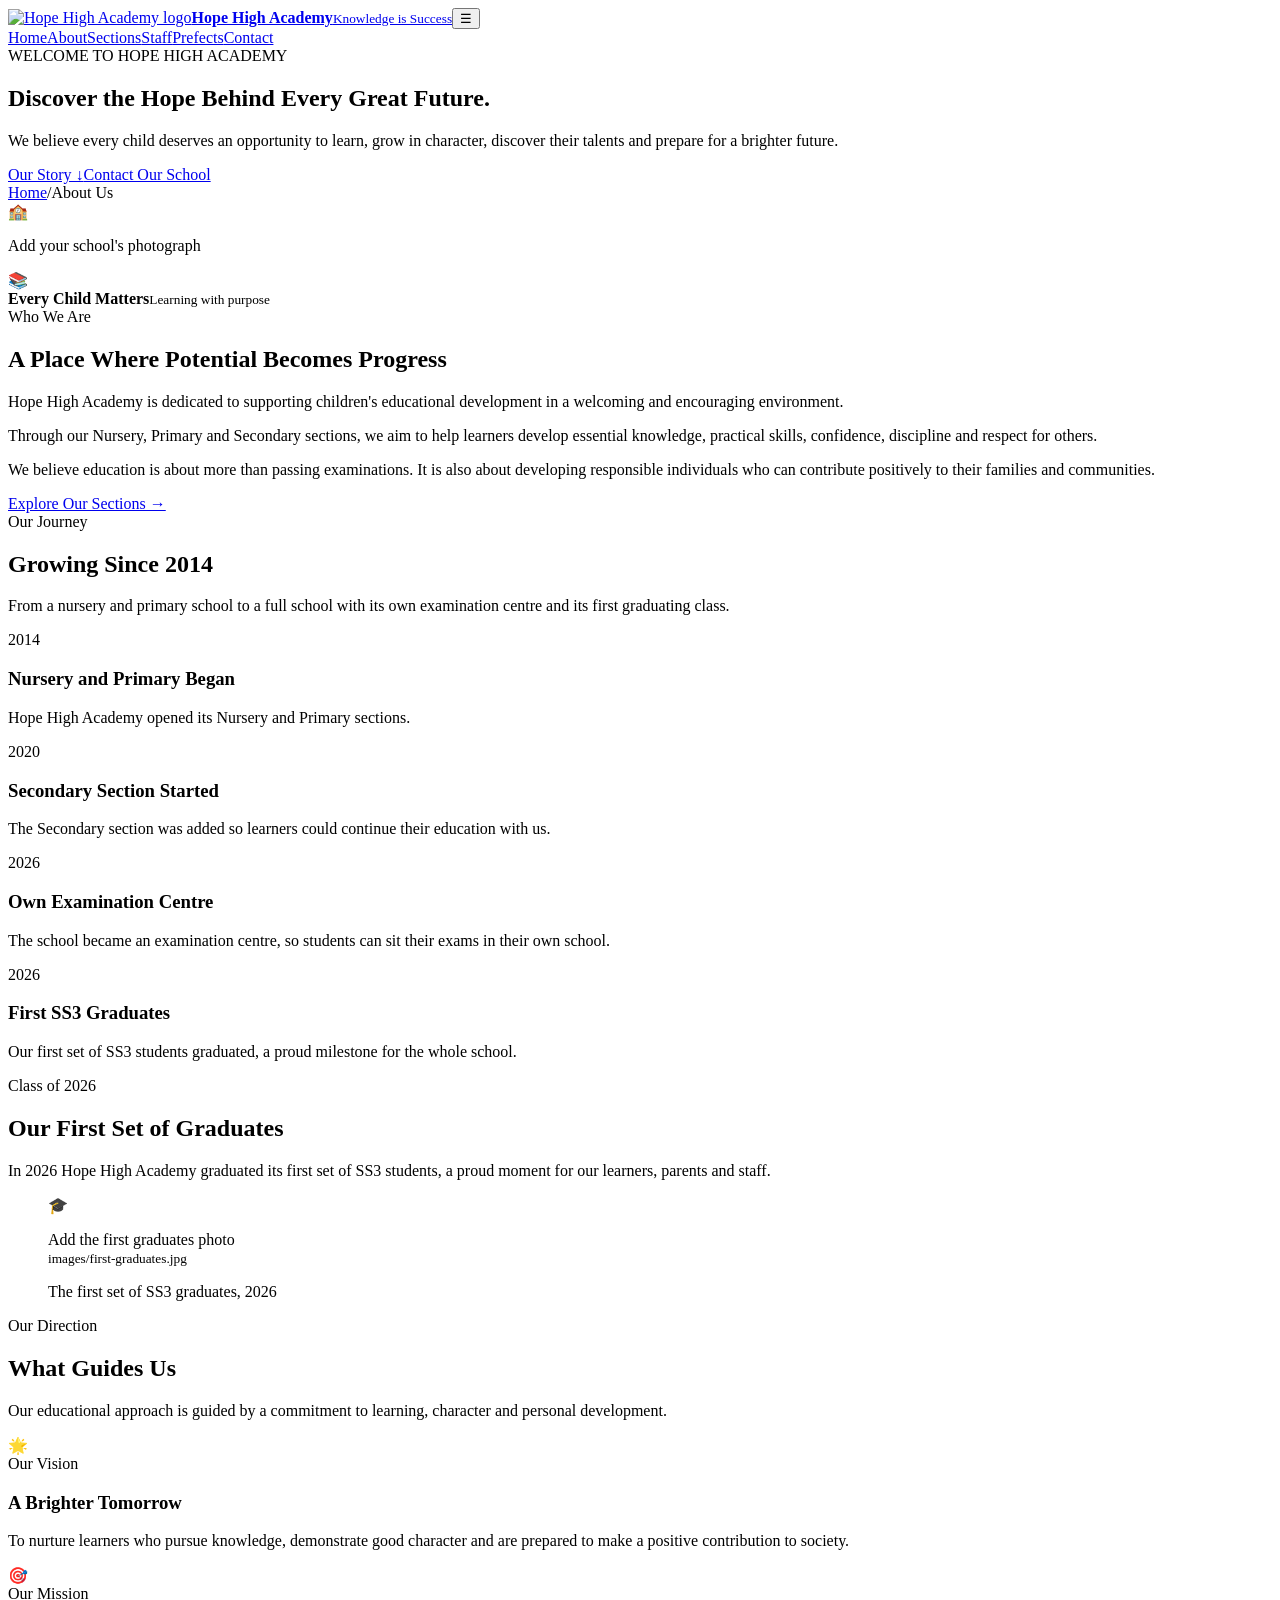
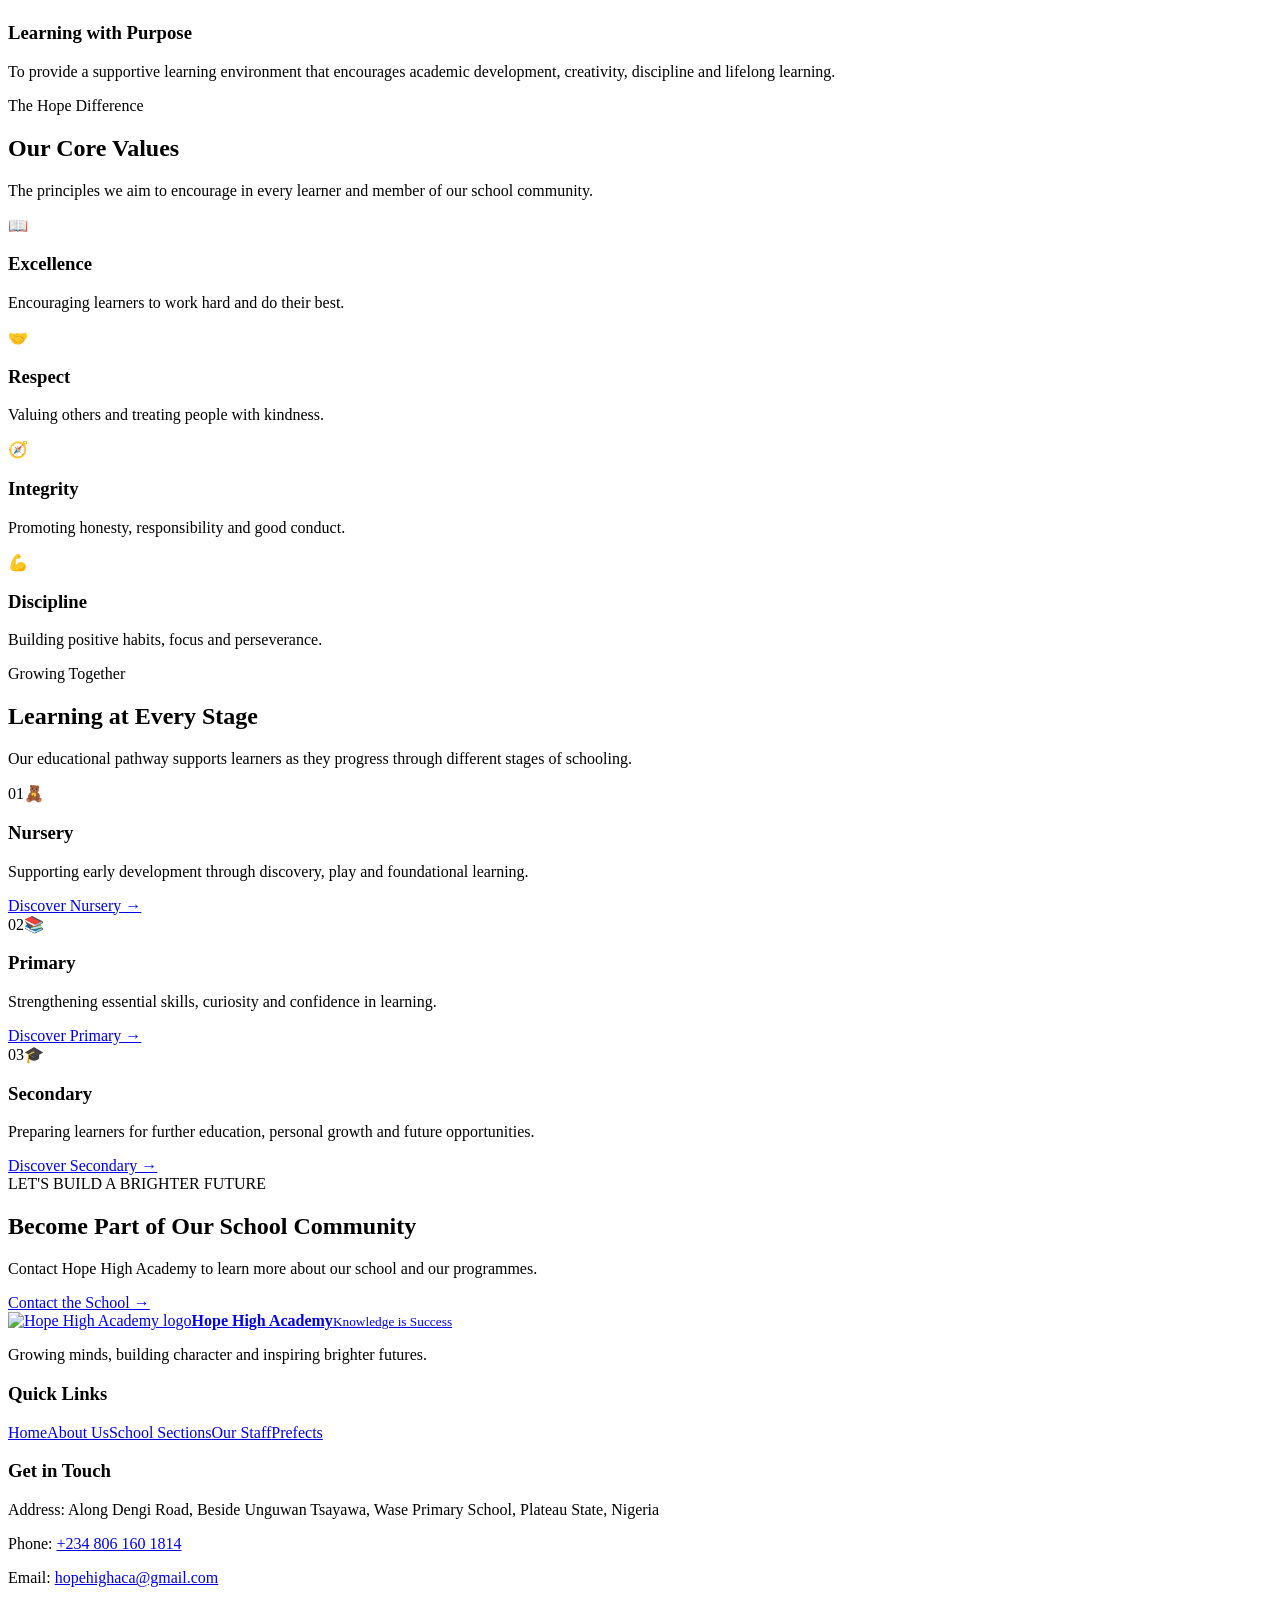
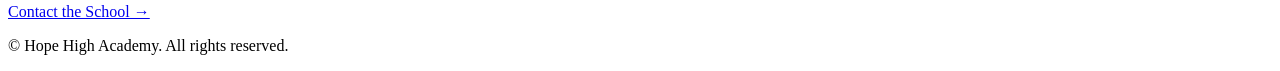
==== about.html @ 04675aae "Add files via upload" ====
<!DOCTYPE html>
<html lang="en">
<head>
<meta charset="UTF-8"><meta name="viewport" content="width=device-width, initial-scale=1.0">
<meta name="description" content="Discover Hope High Academy's story, mission, vision and values."><title>About Us | Hope High Academy</title>
<link rel="stylesheet" href="css/style.css"><link rel="stylesheet" href="css/about.css"><script src="js/script.js" defer></script>
</head>
<body>
<header class="header"><div class="container navbar"><a href="index.html" class="brand"><img class="brand-logo" src="images/logo.png" alt="Hope High Academy logo"><span><strong>Hope High Academy</strong><small>Knowledge is Success</small></span></a><button class="menu-toggle" id="menu-toggle" aria-label="Open navigation menu" aria-expanded="false" aria-controls="nav-menu">☰</button><nav class="nav-menu" id="nav-menu"><a href="index.html">Home</a><a class="active" aria-current="page" href="about.html">About</a><a href="sections.html">Sections</a><a href="staff.html">Staff</a><a href="prefects.html">Prefects</a><a href="contact.html">Contact</a></nav></div></header>
<main>
<section class="about-hero"><div class="container about-hero-content"><span class="about-pill">WELCOME TO HOPE HIGH ACADEMY</span><h1>Discover the Hope Behind <span>Every Great Future.</span></h1><p>We believe every child deserves an opportunity to learn, grow in character, discover their talents and prepare for a brighter future.</p><div class="about-hero-actions"><a href="#our-story" class="btn btn-primary">Our Story ↓</a><a href="contact.html#enquiry" class="btn btn-outline">Contact Our School</a></div></div></section>
<div class="container breadcrumb"><a href="index.html">Home</a><span>/</span><span aria-current="page">About Us</span></div>
<section class="about-story section" id="our-story"><div class="container story-grid">
<div class="story-image"><img src="images/school-building.jpg" alt="Hope High Academy school building" loading="lazy" onerror="this.style.display='none'; this.nextElementSibling.style.display='grid';"><div class="image-placeholder" style="display:none"><span>🏫</span><p>Add your school's photograph</p></div><div class="story-sticker"><span>📚</span><div><strong>Every Child Matters</strong><small>Learning with purpose</small></div></div></div>
<div class="story-content"><span class="section-label">Who We Are</span><h2>A Place Where Potential Becomes Progress</h2><p>Hope High Academy is dedicated to supporting children's educational development in a welcoming and encouraging environment.</p><p>Through our Nursery, Primary and Secondary sections, we aim to help learners develop essential knowledge, practical skills, confidence, discipline and respect for others.</p><p>We believe education is about more than passing examinations. It is also about developing responsible individuals who can contribute positively to their families and communities.</p><a href="sections.html" class="btn btn-blue">Explore Our Sections →</a></div>
</div></section>
<section class="section journey-section" id="our-journey"><div class="container"><div class="section-heading"><span class="section-label">Our Journey</span><h2>Growing Since 2014</h2><p>From a nursery and primary school to a full school with its own examination centre and its first graduating class.</p></div>
<!-- To change a year or sentence, edit the text inside the cards below. -->
<div class="journey-grid">
<article class="journey-card"><span class="journey-year">2014</span><h3>Nursery and Primary Began</h3><p>Hope High Academy opened its Nursery and Primary sections.</p></article>
<article class="journey-card"><span class="journey-year">2020</span><h3>Secondary Section Started</h3><p>The Secondary section was added so learners could continue their education with us.</p></article>
<article class="journey-card"><span class="journey-year">2026</span><h3>Own Examination Centre</h3><p>The school became an examination centre, so students can sit their exams in their own school.</p></article>
<article class="journey-card"><span class="journey-year">2026</span><h3>First SS3 Graduates</h3><p>Our first set of SS3 students graduated, a proud milestone for the whole school.</p></article>
</div></div></section>
<section class="section grad-section" id="first-graduates"><div class="container"><div class="section-heading"><span class="section-label">Class of 2026</span><h2>Our First Set of Graduates</h2><p>In 2026 Hope High Academy graduated its first set of SS3 students, a proud moment for our learners, parents and staff.</p></div>
<!-- PICTURE: replace the file images/first-graduates.jpg with the photo of the first graduating set (any wide or square photo works). -->
<figure class="grad-photo"><img src="images/first-graduates.jpg" alt="The first set of SS3 graduates of Hope High Academy, 2026" loading="lazy" onerror="this.style.display='none'; this.nextElementSibling.style.display='grid';"><div class="photo-fallback" style="display:none"><span>🎓</span><p>Add the first graduates photo<br><small>images/first-graduates.jpg</small></p></div><figcaption>The first set of SS3 graduates, 2026</figcaption></figure>
</div></section>
<section class="purpose-section"><div class="container"><div class="section-heading"><span class="section-label">Our Direction</span><h2>What Guides Us</h2><p>Our educational approach is guided by a commitment to learning, character and personal development.</p></div><div class="purpose-grid">
<article class="purpose-card vision-card"><div class="purpose-icon">🌟</div><span class="purpose-label">Our Vision</span><h3>A Brighter Tomorrow</h3><p>To nurture learners who pursue knowledge, demonstrate good character and are prepared to make a positive contribution to society.</p></article>
<article class="purpose-card mission-card"><div class="purpose-icon">🎯</div><span class="purpose-label">Our Mission</span><h3>Learning with Purpose</h3><p>To provide a supportive learning environment that encourages academic development, creativity, discipline and lifelong learning.</p></article>
</div></div></section>
<section class="section values-section"><div class="container"><div class="section-heading"><span class="section-label">The Hope Difference</span><h2>Our Core Values</h2><p>The principles we aim to encourage in every learner and member of our school community.</p></div><div class="core-values-grid">
<article class="core-value"><div class="core-value-icon value-green">📖</div><h3>Excellence</h3><p>Encouraging learners to work hard and do their best.</p></article><article class="core-value"><div class="core-value-icon value-blue">🤝</div><h3>Respect</h3><p>Valuing others and treating people with kindness.</p></article><article class="core-value"><div class="core-value-icon value-yellow">🧭</div><h3>Integrity</h3><p>Promoting honesty, responsibility and good conduct.</p></article><article class="core-value"><div class="core-value-icon value-coral">💪</div><h3>Discipline</h3><p>Building positive habits, focus and perseverance.</p></article>
</div></div></section>
<section class="sections-preview"><div class="container"><div class="section-heading"><span class="section-label">Growing Together</span><h2>Learning at Every Stage</h2><p>Our educational pathway supports learners as they progress through different stages of schooling.</p></div><div class="about-level-grid">
<article class="level-card level-nursery"><span class="level-number">01</span><span class="level-emoji">🧸</span><h3>Nursery</h3><p>Supporting early development through discovery, play and foundational learning.</p><a href="sections.html#nursery">Discover Nursery →</a></article>
<article class="level-card level-primary"><span class="level-number">02</span><span class="level-emoji">📚</span><h3>Primary</h3><p>Strengthening essential skills, curiosity and confidence in learning.</p><a href="sections.html#primary">Discover Primary →</a></article>
<article class="level-card level-secondary"><span class="level-number">03</span><span class="level-emoji">🎓</span><h3>Secondary</h3><p>Preparing learners for further education, personal growth and future opportunities.</p><a href="sections.html#secondary">Discover Secondary →</a></article>
</div></div></section>
<section class="about-cta"><div class="container about-cta-inner"><div><span>LET'S BUILD A BRIGHTER FUTURE</span><h2>Become Part of Our School Community</h2><p>Contact Hope High Academy to learn more about our school and our programmes.</p></div><a href="contact.html" class="btn btn-light">Contact the School →</a></div></section>
</main>
<footer class="footer"><div class="container footer-grid"><div class="footer-brand"><a href="index.html" class="brand footer-logo"><img class="brand-logo" src="images/logo.png" alt="Hope High Academy logo"><span><strong>Hope High Academy</strong><small>Knowledge is Success</small></span></a><p>Growing minds, building character and inspiring brighter futures.</p></div><div><h3>Quick Links</h3><a href="index.html">Home</a><a href="about.html">About Us</a><a href="sections.html">School Sections</a><a href="staff.html">Our Staff</a><a href="prefects.html">Prefects</a></div><div><h3>Get in Touch</h3><p>Address: Along Dengi Road, Beside Unguwan Tsayawa, Wase Primary School, Plateau State, Nigeria</p><p>Phone: <a href="tel:+2348061601814">+234 806 160 1814</a></p><p>Email: <a href="mailto:hopehighaca@gmail.com">hopehighaca@gmail.com</a></p><a href="contact.html">Contact the School →</a></div></div><div class="footer-bottom"><div class="container"><p>© <span id="current-year"></span> Hope High Academy. All rights reserved.</p></div></div></footer>
</body></html>
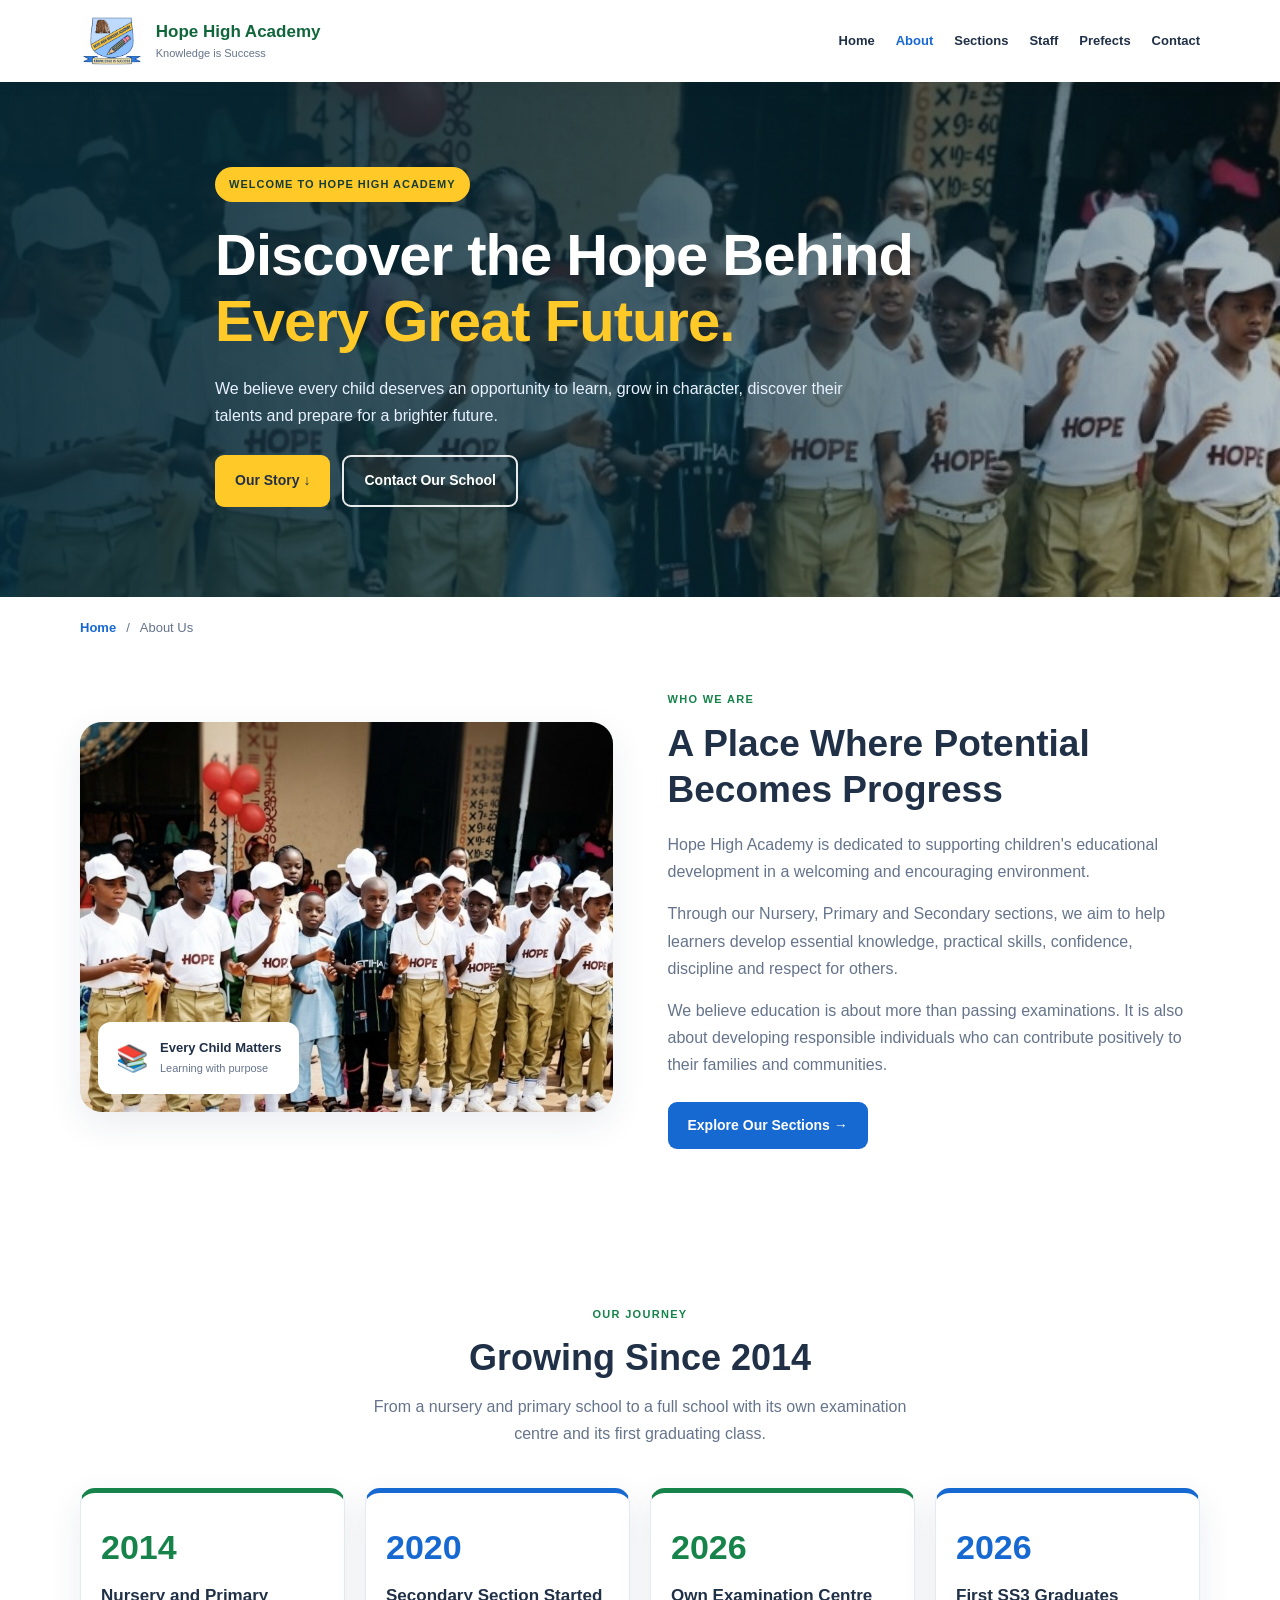
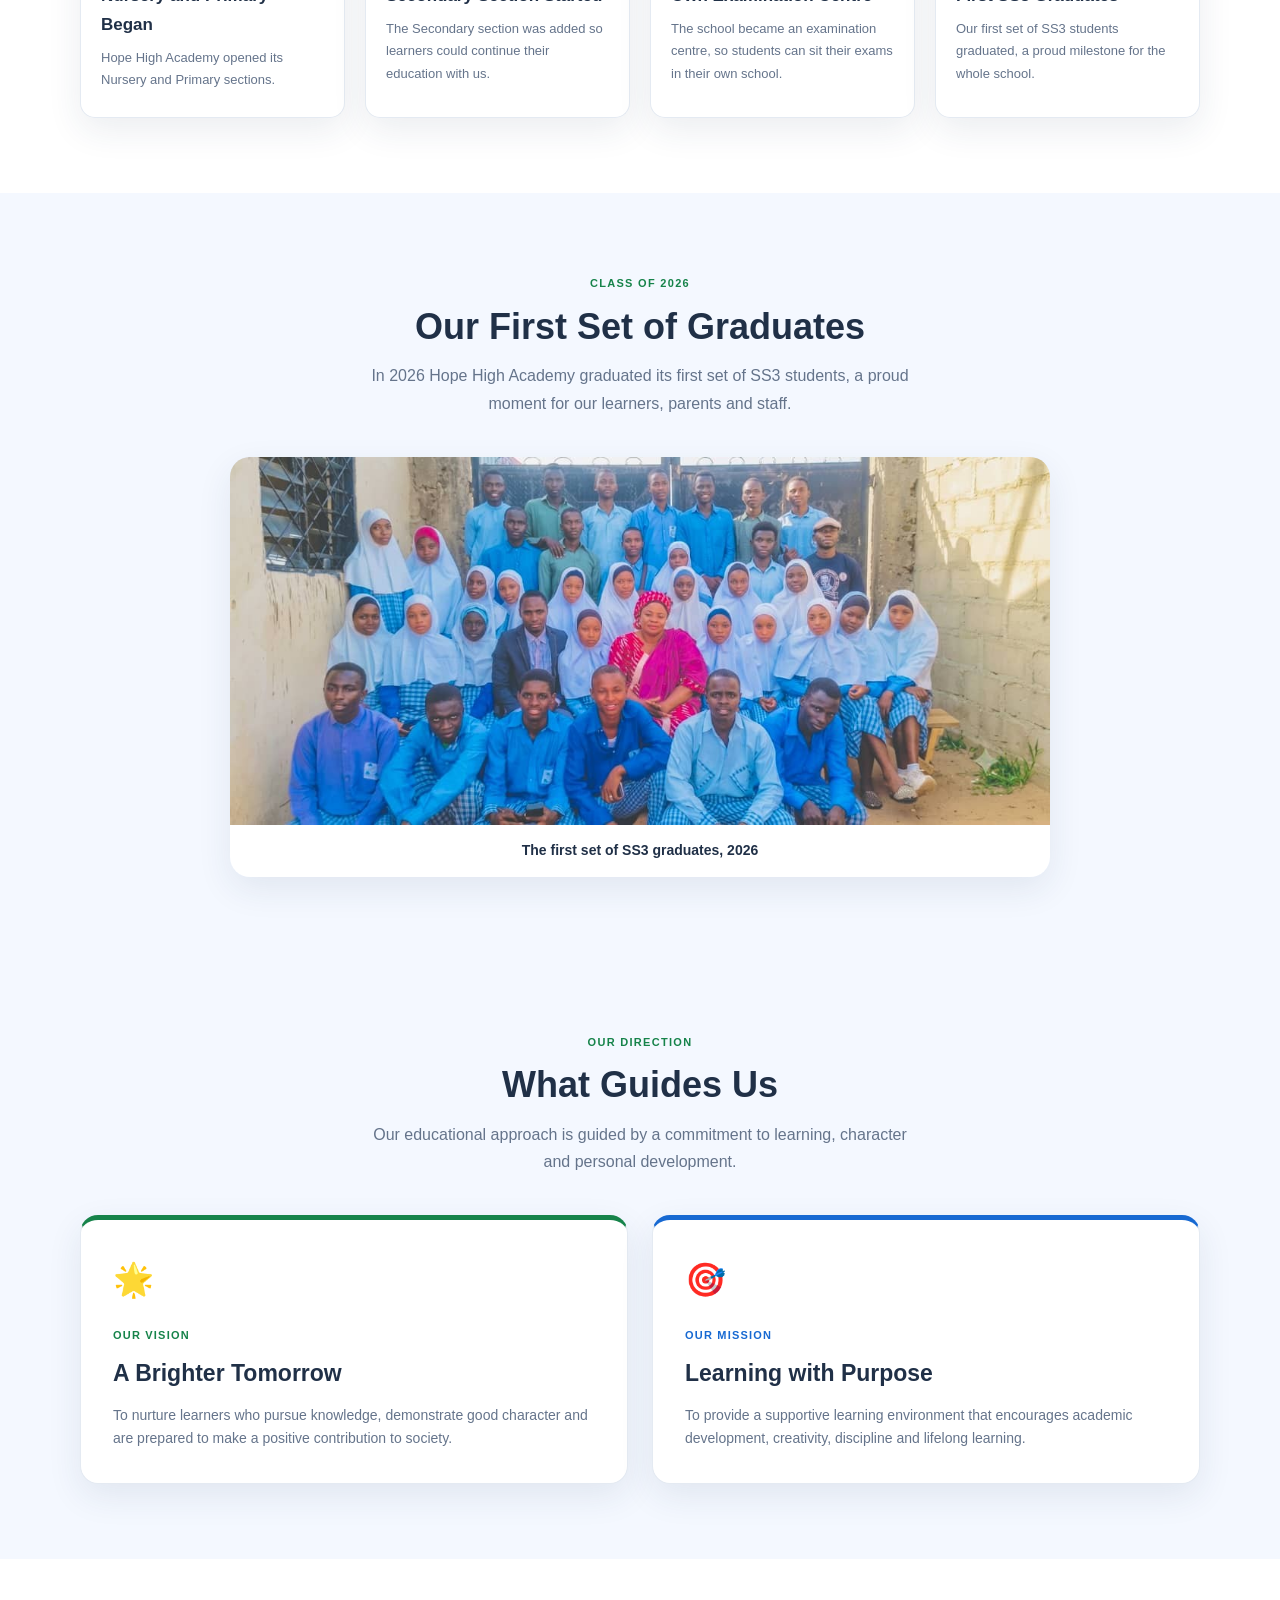
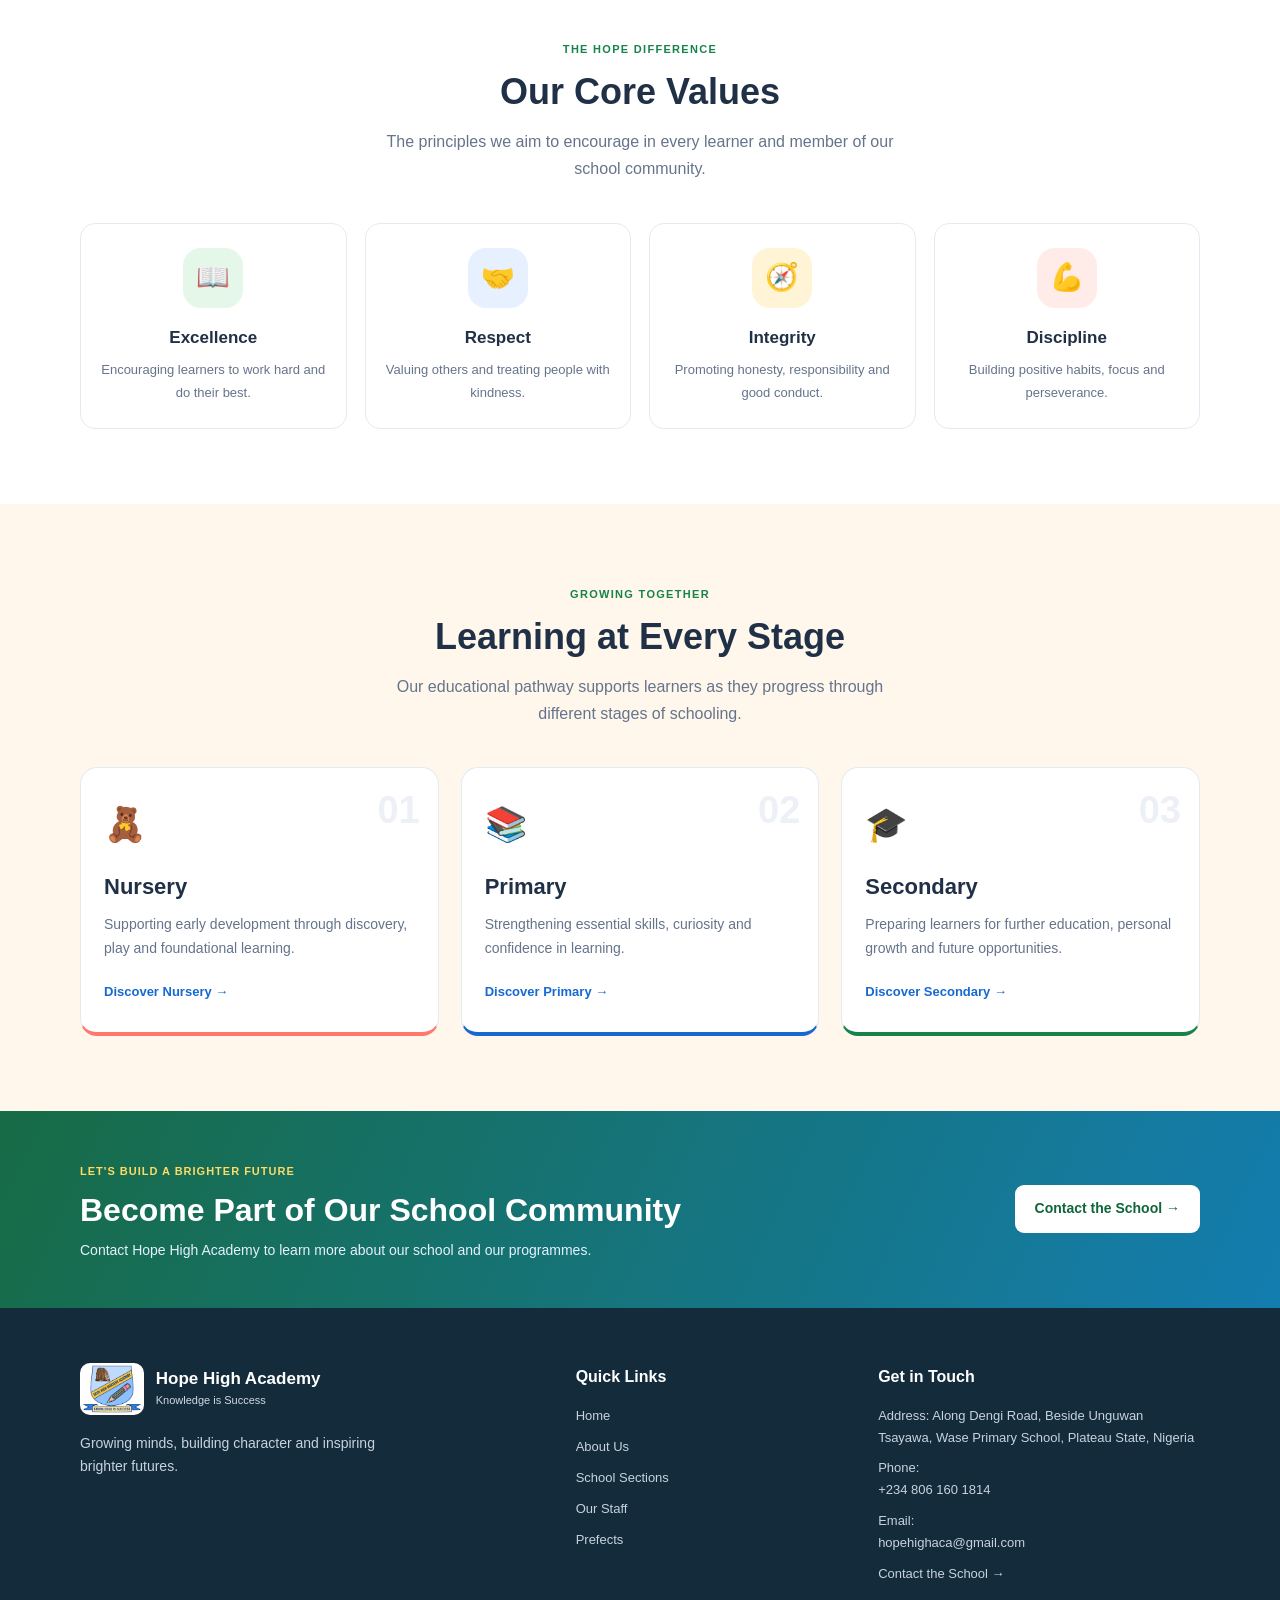
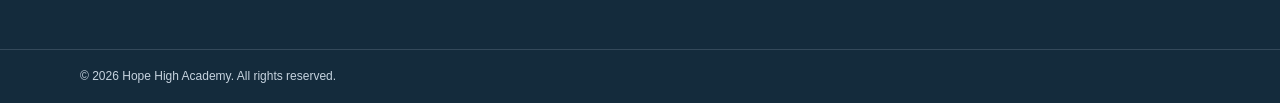
==== commit 19ceb3df: "Add files via upload" ====
--- a/about.html
+++ b/about.html
@@ -3,15 +3,15 @@
 <head>
 <meta charset="UTF-8"><meta name="viewport" content="width=device-width, initial-scale=1.0">
 <meta name="description" content="Discover Hope High Academy's story, mission, vision and values."><title>About Us | Hope High Academy</title>
-<link rel="stylesheet" href="css/style.css"><link rel="stylesheet" href="css/about.css"><script src="js/script.js" defer></script>
+<link rel="stylesheet" href="style.css"><link rel="stylesheet" href="about.css"><script src="script.js" defer></script>
 </head>
 <body>
-<header class="header"><div class="container navbar"><a href="index.html" class="brand"><img class="brand-logo" src="images/logo.png" alt="Hope High Academy logo"><span><strong>Hope High Academy</strong><small>Knowledge is Success</small></span></a><button class="menu-toggle" id="menu-toggle" aria-label="Open navigation menu" aria-expanded="false" aria-controls="nav-menu">☰</button><nav class="nav-menu" id="nav-menu"><a href="index.html">Home</a><a class="active" aria-current="page" href="about.html">About</a><a href="sections.html">Sections</a><a href="staff.html">Staff</a><a href="prefects.html">Prefects</a><a href="contact.html">Contact</a></nav></div></header>
+<header class="header"><div class="container navbar"><a href="index.html" class="brand"><img class="brand-logo" src="logo.png" alt="Hope High Academy logo"><span><strong>Hope High Academy</strong><small>Knowledge is Success</small></span></a><button class="menu-toggle" id="menu-toggle" aria-label="Open navigation menu" aria-expanded="false" aria-controls="nav-menu">☰</button><nav class="nav-menu" id="nav-menu"><a href="index.html">Home</a><a class="active" aria-current="page" href="about.html">About</a><a href="sections.html">Sections</a><a href="staff.html">Staff</a><a href="prefects.html">Prefects</a><a href="contact.html">Contact</a></nav></div></header>
 <main>
 <section class="about-hero"><div class="container about-hero-content"><span class="about-pill">WELCOME TO HOPE HIGH ACADEMY</span><h1>Discover the Hope Behind <span>Every Great Future.</span></h1><p>We believe every child deserves an opportunity to learn, grow in character, discover their talents and prepare for a brighter future.</p><div class="about-hero-actions"><a href="#our-story" class="btn btn-primary">Our Story ↓</a><a href="contact.html#enquiry" class="btn btn-outline">Contact Our School</a></div></div></section>
 <div class="container breadcrumb"><a href="index.html">Home</a><span>/</span><span aria-current="page">About Us</span></div>
 <section class="about-story section" id="our-story"><div class="container story-grid">
-<div class="story-image"><img src="images/school-building.jpg" alt="Hope High Academy school building" loading="lazy" onerror="this.style.display='none'; this.nextElementSibling.style.display='grid';"><div class="image-placeholder" style="display:none"><span>🏫</span><p>Add your school's photograph</p></div><div class="story-sticker"><span>📚</span><div><strong>Every Child Matters</strong><small>Learning with purpose</small></div></div></div>
+<div class="story-image"><img src="school-building.jpg" alt="Hope High Academy school building" loading="lazy" onerror="this.style.display='none'; this.nextElementSibling.style.display='grid';"><div class="image-placeholder" style="display:none"><span>🏫</span><p>Add your school's photograph</p></div><div class="story-sticker"><span>📚</span><div><strong>Every Child Matters</strong><small>Learning with purpose</small></div></div></div>
 <div class="story-content"><span class="section-label">Who We Are</span><h2>A Place Where Potential Becomes Progress</h2><p>Hope High Academy is dedicated to supporting children's educational development in a welcoming and encouraging environment.</p><p>Through our Nursery, Primary and Secondary sections, we aim to help learners develop essential knowledge, practical skills, confidence, discipline and respect for others.</p><p>We believe education is about more than passing examinations. It is also about developing responsible individuals who can contribute positively to their families and communities.</p><a href="sections.html" class="btn btn-blue">Explore Our Sections →</a></div>
 </div></section>
 <section class="section journey-section" id="our-journey"><div class="container"><div class="section-heading"><span class="section-label">Our Journey</span><h2>Growing Since 2014</h2><p>From a nursery and primary school to a full school with its own examination centre and its first graduating class.</p></div>
@@ -23,8 +23,8 @@
 <article class="journey-card"><span class="journey-year">2026</span><h3>First SS3 Graduates</h3><p>Our first set of SS3 students graduated, a proud milestone for the whole school.</p></article>
 </div></div></section>
 <section class="section grad-section" id="first-graduates"><div class="container"><div class="section-heading"><span class="section-label">Class of 2026</span><h2>Our First Set of Graduates</h2><p>In 2026 Hope High Academy graduated its first set of SS3 students, a proud moment for our learners, parents and staff.</p></div>
-<!-- PICTURE: replace the file images/first-graduates.jpg with the photo of the first graduating set (any wide or square photo works). -->
-<figure class="grad-photo"><img src="images/first-graduates.jpg" alt="The first set of SS3 graduates of Hope High Academy, 2026" loading="lazy" onerror="this.style.display='none'; this.nextElementSibling.style.display='grid';"><div class="photo-fallback" style="display:none"><span>🎓</span><p>Add the first graduates photo<br><small>images/first-graduates.jpg</small></p></div><figcaption>The first set of SS3 graduates, 2026</figcaption></figure>
+<!-- PICTURE: replace the file first-graduates.jpg with the photo of the first graduating set (any wide or square photo works). -->
+<figure class="grad-photo"><img src="first-graduates.jpg" alt="The first set of SS3 graduates of Hope High Academy, 2026" loading="lazy" onerror="this.style.display='none'; this.nextElementSibling.style.display='grid';"><div class="photo-fallback" style="display:none"><span>🎓</span><p>Add the first graduates photo<br><small>first-graduates.jpg</small></p></div><figcaption>The first set of SS3 graduates, 2026</figcaption></figure>
 </div></section>
 <section class="purpose-section"><div class="container"><div class="section-heading"><span class="section-label">Our Direction</span><h2>What Guides Us</h2><p>Our educational approach is guided by a commitment to learning, character and personal development.</p></div><div class="purpose-grid">
 <article class="purpose-card vision-card"><div class="purpose-icon">🌟</div><span class="purpose-label">Our Vision</span><h3>A Brighter Tomorrow</h3><p>To nurture learners who pursue knowledge, demonstrate good character and are prepared to make a positive contribution to society.</p></article>
@@ -40,5 +40,5 @@
 </div></div></section>
 <section class="about-cta"><div class="container about-cta-inner"><div><span>LET'S BUILD A BRIGHTER FUTURE</span><h2>Become Part of Our School Community</h2><p>Contact Hope High Academy to learn more about our school and our programmes.</p></div><a href="contact.html" class="btn btn-light">Contact the School →</a></div></section>
 </main>
-<footer class="footer"><div class="container footer-grid"><div class="footer-brand"><a href="index.html" class="brand footer-logo"><img class="brand-logo" src="images/logo.png" alt="Hope High Academy logo"><span><strong>Hope High Academy</strong><small>Knowledge is Success</small></span></a><p>Growing minds, building character and inspiring brighter futures.</p></div><div><h3>Quick Links</h3><a href="index.html">Home</a><a href="about.html">About Us</a><a href="sections.html">School Sections</a><a href="staff.html">Our Staff</a><a href="prefects.html">Prefects</a></div><div><h3>Get in Touch</h3><p>Address: Along Dengi Road, Beside Unguwan Tsayawa, Wase Primary School, Plateau State, Nigeria</p><p>Phone: <a href="tel:+2348061601814">+234 806 160 1814</a></p><p>Email: <a href="mailto:hopehighaca@gmail.com">hopehighaca@gmail.com</a></p><a href="contact.html">Contact the School →</a></div></div><div class="footer-bottom"><div class="container"><p>© <span id="current-year"></span> Hope High Academy. All rights reserved.</p></div></div></footer>
+<footer class="footer"><div class="container footer-grid"><div class="footer-brand"><a href="index.html" class="brand footer-logo"><img class="brand-logo" src="logo.png" alt="Hope High Academy logo"><span><strong>Hope High Academy</strong><small>Knowledge is Success</small></span></a><p>Growing minds, building character and inspiring brighter futures.</p></div><div><h3>Quick Links</h3><a href="index.html">Home</a><a href="about.html">About Us</a><a href="sections.html">School Sections</a><a href="staff.html">Our Staff</a><a href="prefects.html">Prefects</a></div><div><h3>Get in Touch</h3><p>Address: Along Dengi Road, Beside Unguwan Tsayawa, Wase Primary School, Plateau State, Nigeria</p><p>Phone: <a href="tel:+2348061601814">+234 806 160 1814</a></p><p>Email: <a href="mailto:hopehighaca@gmail.com">hopehighaca@gmail.com</a></p><a href="contact.html">Contact the School →</a></div></div><div class="footer-bottom"><div class="container"><p>© <span id="current-year"></span> Hope High Academy. All rights reserved.</p></div></div></footer>
 </body></html>
--- a/style.css
+++ b/style.css
@@ -0,0 +1,32 @@
+/* Shared styles: Hope High Academy */
+:root{--green:#16834a;--green-dark:#10663a;--blue:#1769d2;--yellow:#ffc928;--coral:#ff786e;--purple:#8056d9;--text:#203047;--muted:#65748b;--light:#f5f9ff;--white:#fff;--border:#e4eaf2;--shadow:0 12px 35px rgba(31,55,90,.09)}
+*{box-sizing:border-box;margin:0;padding:0}html{scroll-behavior:smooth;scroll-padding-top:100px}body{font-family:Arial,Helvetica,sans-serif;color:var(--text);line-height:1.7;background:#fff}a{color:inherit;text-decoration:none}p{color:var(--muted)}img{max-width:100%}.container{width:min(1120px,92%);margin-inline:auto}
+.header{background:#fff;position:sticky;top:0;z-index:100;box-shadow:0 3px 15px rgba(0,0,0,.05)}.navbar{min-height:82px;display:flex;align-items:center;justify-content:space-between;gap:25px}.brand{display:flex;align-items:center;gap:12px;min-width:0}.brand-icon{width:48px;height:48px;display:grid;place-items:center;border-radius:15px;background:var(--green);color:#fff;font-size:25px;font-weight:800;border:3px solid var(--yellow);flex-shrink:0}.brand strong{display:block;color:var(--green-dark);font-size:17px;line-height:1.4}.brand small{display:block;font-size:11px;color:var(--muted)}.nav-menu{display:flex;align-items:center;gap:21px}.nav-menu a{font-size:13px;font-weight:700;transition:color .2s}.nav-menu a:hover,.nav-menu a.active{color:var(--blue)}.nav-menu .nav-cta{background:var(--green);color:#fff;padding:10px 17px;border-radius:25px}.nav-menu .nav-cta:hover{background:var(--green-dark);color:#fff}.menu-toggle{display:none;border:0;background:var(--light);color:var(--green-dark);padding:8px 12px;border-radius:8px;font-size:24px;cursor:pointer}
+.btn{display:inline-flex;align-items:center;justify-content:center;padding:12px 20px;border:0;border-radius:9px;font-size:14px;font-weight:700;cursor:pointer;transition:transform .2s,background .2s}.btn:hover{transform:translateY(-2px)}.btn-primary{background:var(--yellow);color:#243047}.btn-primary:hover{background:#ffb900}.btn-outline{color:#fff;border:2px solid rgba(255,255,255,.9)}.btn-blue{background:var(--blue);color:#fff}.btn-light{background:#fff;color:var(--green-dark)}
+.hero{min-height:510px;display:flex;align-items:center;overflow:hidden;background:linear-gradient(90deg,rgba(7,42,55,.92),rgba(7,42,55,.76) 48%,rgba(7,42,55,.16)),url("hero.jpg") center 50%/cover no-repeat;background-color:#0b3a4a}.hero-content{padding-block:70px}.hero-text{max-width:620px}.eyebrow{display:inline-block;background:var(--yellow);color:#243047;padding:5px 14px;border-radius:20px;font-size:12px;font-weight:800;margin-bottom:18px}.hero h1{color:#fff;font-size:clamp(36px,5vw,60px);line-height:1.12;margin-bottom:20px;letter-spacing:-1.5px}.hero h1 span{display:block;color:var(--yellow)}.hero-text>p{color:#edf4fb;max-width:510px;font-size:16px;margin-bottom:27px}.hero-buttons{display:flex;flex-wrap:wrap;gap:12px}.hero-note{color:#fff;display:flex;flex-wrap:wrap;gap:18px;margin-top:28px;font-size:13px;font-weight:700}.hero-note span{color:var(--yellow)}
+.welcome-strip{background:#eff8f2;border-bottom:1px solid #dcefe2}.welcome-inner{display:flex;justify-content:space-between;align-items:center;gap:30px;padding-block:28px}.welcome-inner h2{font-size:23px;line-height:1.4}.welcome-inner p{max-width:430px}.section{padding-block:75px}.section-heading{text-align:center;max-width:650px;margin:0 auto 40px}.section-label{color:var(--green);text-transform:uppercase;letter-spacing:1.3px;font-size:11px;font-weight:800}.section-heading h2,.about-text h2{font-size:clamp(27px,4vw,36px);line-height:1.3;margin-block:8px 12px}.section-heading p{max-width:540px;margin-inline:auto}
+.programme-grid{display:grid;grid-template-columns:repeat(3,minmax(0,1fr));gap:23px}.programme-card{padding:28px 24px;border:1px solid var(--border);border-radius:17px;box-shadow:var(--shadow);background:#fff;transition:transform .25s,box-shadow .25s}.programme-card:hover{transform:translateY(-6px);box-shadow:0 18px 38px rgba(31,55,90,.13)}.programme-icon{width:62px;height:62px;display:grid;place-items:center;border-radius:18px;font-size:30px;margin-bottom:19px}.nursery .programme-icon{background:#fff0ed}.primary .programme-icon{background:#e9f2ff}.secondary .programme-icon{background:#fff5d9}.programme-card h3{font-size:21px;margin-bottom:10px}.programme-card p{font-size:14px;margin-bottom:18px}.programme-card a{font-size:13px;color:var(--blue);font-weight:800}
+.about-preview{padding-block:75px;background:#f1f6ff}.about-grid{display:grid;grid-template-columns:1fr 1fr;align-items:center;gap:60px}.about-text>p{margin-bottom:16px}.about-text .btn{margin-top:10px}.values-panel{display:grid;gap:20px}.value-item{display:flex;align-items:flex-start;gap:16px;background:#fff;padding:20px;border-radius:13px;box-shadow:0 6px 20px rgba(31,55,90,.05)}.value-icon{min-width:47px;height:47px;display:grid;place-items:center;border-radius:13px;font-size:22px}.value-icon.green{background:#e5f7e9}.value-icon.orange{background:#fff0dc}.value-icon.purple{background:#f0eaff}.value-item h3{font-size:17px;margin-bottom:4px}.value-item p{font-size:13px}
+.contact-banner{background:var(--green);padding-block:42px}.contact-inner{display:flex;align-items:center;justify-content:space-between;gap:25px}.contact-banner .section-label{color:#d6f5df}.contact-banner h2{color:#fff;font-size:clamp(24px,4vw,32px);margin-block:6px}.contact-banner p{color:#e3f7e9}
+.footer{background:#142b3c;color:#fff}.footer-grid{padding-block:55px;display:grid;grid-template-columns:1.4fr .8fr 1fr;gap:45px}.footer-logo strong{color:#fff}.footer-logo small{color:#cfdae4}.footer-brand>p{color:#c6d3df;font-size:14px;margin-top:17px;max-width:300px}.footer h3{font-size:16px;margin-bottom:15px}.footer-grid>div:not(:first-child) a{display:block;color:#c6d3df;font-size:13px;margin-bottom:9px}.footer-grid>div:not(:first-child) a:hover{color:var(--yellow)}.footer-grid>div:not(:first-child) p{color:#c6d3df;font-size:13px;margin-bottom:8px;overflow-wrap:anywhere}.footer-bottom{border-top:1px solid #34495a;padding-block:16px}.footer-bottom p{color:#c6d3df;font-size:12px}
+@media(max-width:900px){.menu-toggle{display:block}.navbar{flex-wrap:wrap;padding-block:14px}.nav-menu{display:none;width:100%;flex-direction:column;align-items:stretch;gap:0;padding-bottom:10px}.nav-menu.open{display:flex}.nav-menu a{padding:11px 8px}.nav-menu .nav-cta{text-align:center;margin-top:6px}.programme-grid{grid-template-columns:repeat(2,minmax(0,1fr))}.about-grid{grid-template-columns:1fr;gap:35px}.footer-grid{grid-template-columns:repeat(2,minmax(0,1fr))}}
+@media(max-width:560px){.brand strong{font-size:14px}.brand small{font-size:10px}.brand-icon{width:42px;height:42px}.hero{min-height:470px;background-image:linear-gradient(rgba(7,42,55,.86),rgba(7,42,55,.72)),url("hero.jpg");background-position:58% center}.hero-content{padding-block:55px}.hero h1{letter-spacing:-.8px}.hero-text>p{font-size:14px}.hero-buttons{align-items:stretch;flex-direction:column}.hero-buttons .btn{width:100%}.hero-note{gap:9px;font-size:11px}.welcome-inner{align-items:flex-start;flex-direction:column;gap:8px}.section,.about-preview{padding-block:50px}.programme-grid{grid-template-columns:1fr}.contact-inner{align-items:flex-start;flex-direction:column}.footer-grid{grid-template-columns:1fr;gap:28px;padding-block:40px}}
+
+/* School logo in the menu bar and footer */
+.brand-logo{height:52px;width:auto;background:#fff;border-radius:10px;padding:2px;flex-shrink:0;display:block}
+@media(max-width:560px){.brand-logo{height:44px}}
+
+/* Photo on top of each section card on the home page */
+.programme-photo{position:relative;aspect-ratio:2/1;margin:-28px -24px 20px;border-radius:17px 17px 0 0;overflow:hidden;background:#eef3fb}
+.programme-photo>img{display:block;width:100%;height:100%;object-fit:cover}
+.programme-photo .photo-fallback{position:absolute;inset:0;place-items:center;align-content:center;text-align:center;gap:6px;color:var(--text)}
+.programme-photo .photo-fallback span{font-size:48px;display:block}.programme-photo .photo-fallback p{font-size:13px;font-weight:700;line-height:1.4}.programme-photo .photo-fallback small{font-weight:400;color:var(--muted)}
+.photo-fallback.nursery-bg{background:#fff0ed}.photo-fallback.primary-bg{background:#e9f2ff}.photo-fallback.secondary-bg{background:#fff5d9}
+.programme-photo .photo-tag{position:absolute;left:14px;bottom:12px;background:#fff;color:var(--green-dark);font-size:12px;font-weight:800;padding:5px 12px;border-radius:20px;box-shadow:0 4px 12px rgba(0,0,0,.15)}
+
+/* Home hero: second background photo (the pupil) on the right side, desktop and tablet only.
+   To change it, replace hero-portrait.jpg */
+.hero{position:relative}
+.hero-content{position:relative;z-index:1}
+.hero::after{content:"";position:absolute;top:0;right:0;bottom:0;width:34%;background:url("hero-portrait.jpg") center 22%/cover no-repeat;-webkit-mask-image:linear-gradient(90deg,transparent,#000 38%);mask-image:linear-gradient(90deg,transparent,#000 38%);opacity:.95;pointer-events:none}
+@media(max-width:860px){.hero::after{display:none}}
--- a/about.css
+++ b/about.css
@@ -0,0 +1,26 @@
+/* About page styles */
+.about-hero{background:radial-gradient(circle at 85% 15%,rgba(255,201,40,.28),transparent 28%),linear-gradient(125deg,#104d36,#1769a8);color:#fff;padding:85px 0 90px;overflow:hidden}.about-hero-content{max-width:850px}.about-pill{display:inline-block;background:#ffc928;color:#173d32;font-size:11px;font-weight:800;letter-spacing:1px;padding:8px 14px;border-radius:30px;margin-bottom:20px}.about-hero h1{font-size:clamp(36px,6vw,58px);line-height:1.15;letter-spacing:-1px;margin-bottom:20px}.about-hero h1 span{display:block;color:#ffc928}.about-hero-content>p{color:#e8f2ff;font-size:16px;max-width:650px;margin-bottom:26px}.about-hero-actions{display:flex;flex-wrap:wrap;gap:12px}.breadcrumb{display:flex;gap:10px;align-items:center;padding-top:20px;font-size:13px;color:var(--muted)}.breadcrumb a{color:var(--blue);font-weight:700}.about-story{padding-top:45px}.story-grid{display:grid;grid-template-columns:1fr 1fr;align-items:center;gap:55px}.story-image{position:relative;min-height:350px;border-radius:22px;background:linear-gradient(135deg,#d9f2e2,#dceaff);overflow:hidden;box-shadow:var(--shadow)}.story-image>img{display:block;width:100%;height:390px;object-fit:cover}.image-placeholder{min-height:350px;place-items:center;align-content:center;text-align:center;gap:8px;color:var(--green-dark)}.image-placeholder span{font-size:65px}.image-placeholder p{font-weight:700}.story-sticker{position:absolute;left:18px;bottom:18px;display:flex;align-items:center;gap:12px;padding:14px 18px;border-radius:13px;background:#fff;box-shadow:var(--shadow)}.story-sticker>span{font-size:26px}.story-sticker strong,.story-sticker small{display:block}.story-sticker strong{font-size:13px}.story-sticker small{color:var(--muted);font-size:11px}.story-content h2{font-size:clamp(28px,4vw,37px);line-height:1.25;margin:9px 0 18px}.story-content>p{margin-bottom:15px}.story-content .btn{margin-top:8px}.purpose-section{padding:75px 0;background:#f4f8ff}.purpose-grid{display:grid;grid-template-columns:repeat(2,minmax(0,1fr));gap:24px}.purpose-card{padding:32px;border-radius:18px;background:#fff;border:1px solid var(--border);box-shadow:var(--shadow)}.vision-card{border-top:5px solid var(--green)}.mission-card{border-top:5px solid var(--blue)}.purpose-icon{font-size:33px;margin-bottom:12px}.purpose-label{font-size:11px;font-weight:800;color:var(--green);text-transform:uppercase;letter-spacing:1.2px}.mission-card .purpose-label{color:var(--blue)}.purpose-card h3{font-size:23px;margin:7px 0 10px}.purpose-card p{font-size:14px}.core-values-grid{display:grid;grid-template-columns:repeat(4,minmax(0,1fr));gap:18px}.core-value{padding:24px 17px;text-align:center;border:1px solid var(--border);border-radius:15px;transition:transform .2s,box-shadow .2s}.core-value:hover{transform:translateY(-5px);box-shadow:var(--shadow)}.core-value-icon{width:60px;height:60px;display:grid;place-items:center;border-radius:18px;font-size:27px;margin:0 auto 16px}.value-green{background:#e5f7e9}.value-blue{background:#e7f0ff}.value-yellow{background:#fff4d5}.value-coral{background:#ffebe8}.core-value h3{font-size:17px;margin-bottom:7px}.core-value p{font-size:13px}.sections-preview{background:#fff7eb;padding:75px 0}.about-level-grid{display:grid;grid-template-columns:repeat(3,minmax(0,1fr));gap:22px}.level-card{position:relative;overflow:hidden;padding:28px 23px;border-radius:17px;background:#fff;border:1px solid var(--border)}.level-number{position:absolute;right:18px;top:10px;font-size:38px;font-weight:800;color:#edf0f6}.level-emoji{display:block;font-size:34px;margin-bottom:14px}.level-card h3{font-size:22px;margin-bottom:8px}.level-card p{font-size:14px;margin-bottom:16px}.level-card a{color:var(--blue);font-size:13px;font-weight:800}.level-nursery{border-bottom:4px solid var(--coral)}.level-primary{border-bottom:4px solid var(--blue)}.level-secondary{border-bottom:4px solid var(--green)}.about-cta{padding:45px 0;background:linear-gradient(115deg,#176b45,#147db0)}.about-cta-inner{display:flex;align-items:center;justify-content:space-between;gap:25px}.about-cta-inner>div>span{color:#ffda64;font-size:11px;font-weight:800;letter-spacing:1px}.about-cta h2{color:#fff;font-size:clamp(23px,4vw,32px);line-height:1.3;margin:7px 0}.about-cta p{color:#e5f1ff;font-size:14px}
+@media(max-width:850px){.story-grid{grid-template-columns:1fr;gap:35px}.story-image{max-width:600px}.core-values-grid{grid-template-columns:repeat(2,minmax(0,1fr))}.about-level-grid{grid-template-columns:1fr}}
+@media(max-width:600px){.about-hero{padding:60px 0}.about-hero h1{font-size:36px}.about-hero-content>p{font-size:14px}.about-hero-actions{flex-direction:column}.about-hero-actions .btn{width:100%}.story-image>img{height:280px}.story-image{min-height:280px}.purpose-grid{grid-template-columns:1fr}.purpose-card{padding:25px}.core-values-grid{gap:12px}.core-value{padding:20px 12px}.about-cta-inner{align-items:flex-start;flex-direction:column}}
+
+/* About page hero uses the same photo as the home page (hero.jpg) */
+.about-hero{background:linear-gradient(90deg,rgba(7,42,55,.92),rgba(7,42,55,.76) 48%,rgba(7,42,55,.3)),url("hero.jpg") center 50%/cover no-repeat;background-color:#0b3a4a}
+@media(max-width:600px){.about-hero{background:linear-gradient(rgba(7,42,55,.86),rgba(7,42,55,.72)),url("hero.jpg") 58% center/cover no-repeat;background-color:#0b3a4a}}
+
+/* Our Journey timeline */
+.journey-section{background:#fff}
+.journey-grid{display:grid;grid-template-columns:repeat(4,minmax(0,1fr));gap:20px}
+.journey-card{position:relative;padding:26px 20px;border:1px solid var(--border);border-top:5px solid var(--blue);border-radius:15px;background:#fff;box-shadow:var(--shadow)}
+.journey-card:nth-child(odd){border-top-color:var(--green)}
+.journey-year{display:block;font-size:34px;font-weight:800;color:var(--blue);margin-bottom:6px}
+.journey-card:nth-child(odd) .journey-year{color:var(--green)}
+.journey-card h3{font-size:17px;margin-bottom:7px}.journey-card p{font-size:13px}
+@media(max-width:850px){.journey-grid{grid-template-columns:repeat(2,minmax(0,1fr))}}
+@media(max-width:600px){.journey-grid{grid-template-columns:1fr}}
+
+/* First graduates photo */
+.grad-section{background:#f4f8ff}
+.grad-photo{position:relative;max-width:820px;margin:0 auto;border-radius:20px;overflow:hidden;box-shadow:var(--shadow);background:#e7efff}
+.grad-photo>img{display:block;width:100%;height:auto;max-height:560px;object-fit:cover;object-position:center 30%}
+.grad-photo figcaption{padding:14px 18px;text-align:center;font-weight:700;font-size:14px;background:#fff;color:var(--text)}
+.grad-photo .photo-fallback{position:static;min-height:300px}
